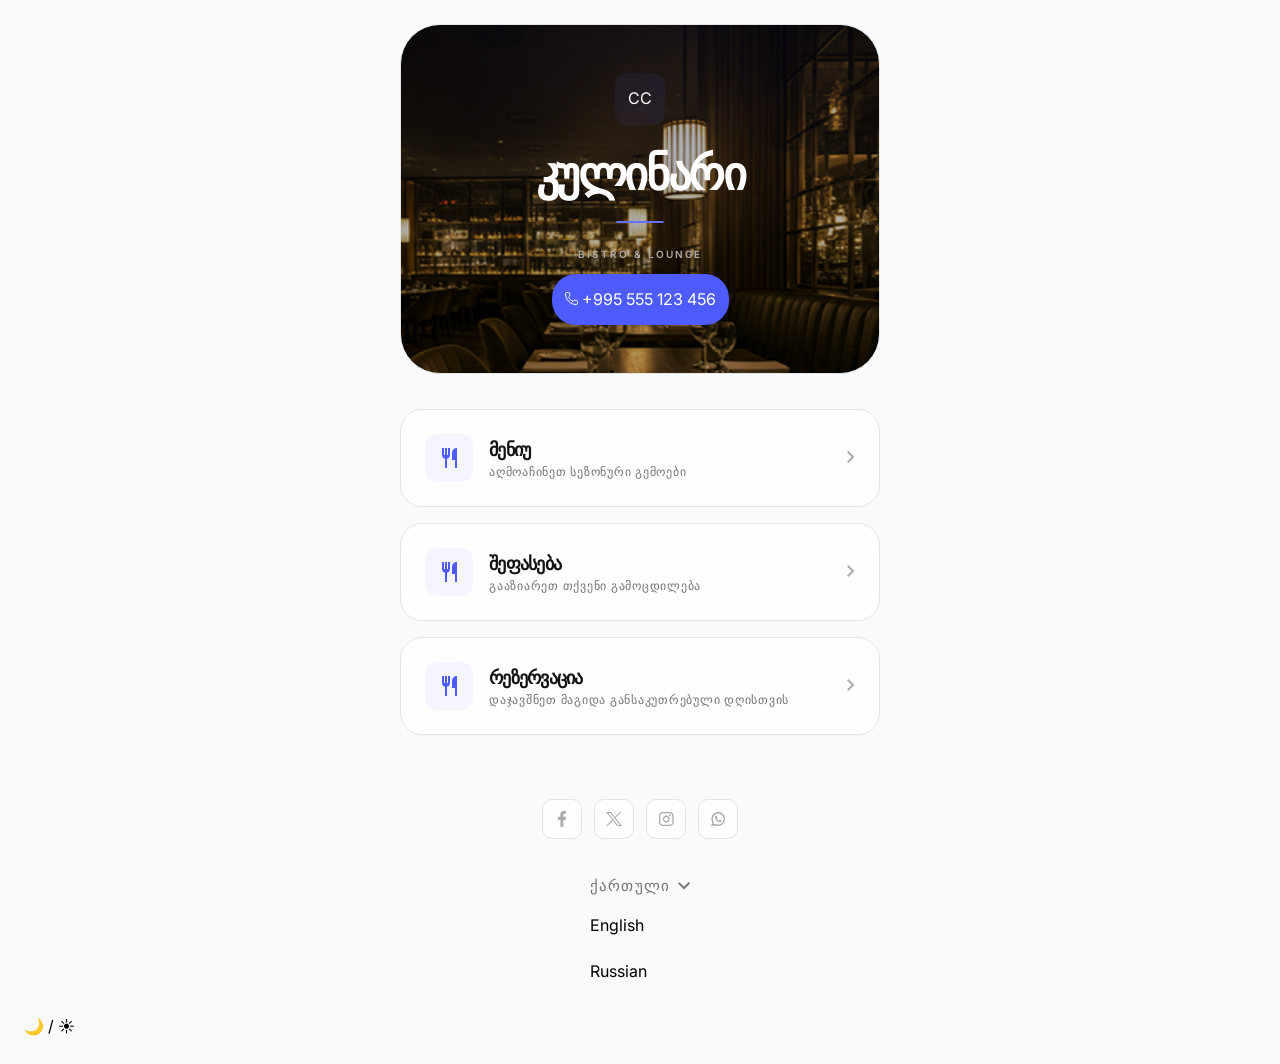
==== index.html @ 5bf5dbe5 "Update header and footer structure; add new SVG icons and improve styles" ====
<!doctype html>
<html lang="ka">
  <head>
    <meta charset="UTF-8" />
    <meta name="viewport" content="width=device-width, initial-scale=1.0" />
    <title>კულინარი | BISTRO & LOUNGE</title>

    <!-- Google Fonts (Inter) -->
    <link rel="preconnect" href="https://fonts.googleapis.com" />
    <link rel="preconnect" href="https://fonts.gstatic.com" crossorigin />
    <link
      href="https://fonts.googleapis.com/css2?family=Inter:wght@400;600;700&display=swap"
      rel="stylesheet" />

    <link rel="stylesheet" href="./styles/styles.css" />
  </head>
  <body data-theme="light">
    <!-- Header / Hero Section -->
    <header class="header box header-bg">
      <div class="ovarlay"></div>
      <div class="brand">
        <div class="logo">CC</div>
        <h1 data-lang="brand_name">კულინარი</h1>
        <hr />
        <p data-lang="brand_desc">BISTRO & LOUNGE</p>
        <a
          href="tel:+995555123456"
          data-lang="phone_label"
          class="btn btn--accent">
          <svg
            width="13"
            height="13"
            viewBox="0 0 13 13"
            fill="none"
            xmlns="http://www.w3.org/2000/svg">
            <path
              d="M7.5992 9.2408C7.72312 9.29771 7.86272 9.31071 7.99502 9.27766C8.12731 9.24462 8.2444 9.16749 8.327 9.059L8.54 8.78C8.65178 8.63097 8.79672 8.51 8.96334 8.42669C9.12997 8.34337 9.31371 8.3 9.5 8.3H11.3C11.6183 8.3 11.9235 8.42643 12.1485 8.65147C12.3736 8.87652 12.5 9.18174 12.5 9.5V11.3C12.5 11.6183 12.3736 11.9235 12.1485 12.1485C11.9235 12.3736 11.6183 12.5 11.3 12.5C8.43566 12.5 5.68864 11.3621 3.66325 9.33675C1.63785 7.31136 0.5 4.56434 0.5 1.7C0.5 1.38174 0.626428 1.07652 0.851472 0.851472C1.07652 0.626428 1.38174 0.5 1.7 0.5H3.5C3.81826 0.5 4.12348 0.626428 4.34853 0.851472C4.57357 1.07652 4.7 1.38174 4.7 1.7V3.5C4.7 3.68629 4.65663 3.87003 4.57331 4.03666C4.49 4.20328 4.36904 4.34822 4.22 4.46L3.9392 4.6706C3.82905 4.75471 3.75141 4.87435 3.71947 5.00921C3.68754 5.14407 3.70327 5.28583 3.764 5.4104C4.58401 7.07592 5.93265 8.42288 7.5992 9.2408Z"
              stroke="white"
              stroke-linecap="round"
              stroke-linejoin="round" />
          </svg>
          +995 555 123 456</a
        >
      </div>
    </header>

    <!-- Main  -->
    <main class="main-content">
      <section class="menu-cards-section">
        <!-- 1. მენიუს ბარათი -->
        <a href="./pages/menu.html" class="nav-card box">
          <div class="card-icon">
            <svg
              width="15"
              height="20"
              viewBox="0 0 15 20"
              fill="none"
              xmlns="http://www.w3.org/2000/svg">
              <path
                d="M3 20V10.85C2.15 10.6167 1.4375 10.15 0.8625 9.45C0.2875 8.75 0 7.93333 0 7V0H2V7H3V0H5V7H6V0H8V7C8 7.93333 7.7125 8.75 7.1375 9.45C6.5625 10.15 5.85 10.6167 5 10.85V20H3ZM13 20V12H10V5C10 3.61667 10.4875 2.4375 11.4625 1.4625C12.4375 0.4875 13.6167 0 15 0V20H13Z"
                fill="#4D5BFF" />
            </svg>
          </div>
          <div class="card-content">
            <h2 data-lang="menu_title">მენიუ</h2>
            <p data-lang="menu_desc">აღმოაჩინეთ სეზონური გემოები</p>
          </div>
          <span class="arrow-icon"
            ><svg
              width="8"
              height="12"
              viewBox="0 0 8 12"
              fill="none"
              xmlns="http://www.w3.org/2000/svg">
              <path
                d="M4.6 6L0 1.4L1.4 0L7.4 6L1.4 12L0 10.6L4.6 6Z"
                fill="#ADAAAA" />
            </svg>
          </span>
        </a>

        <!-- 2. შეფასების ბარათი -->
        <a href="#" target="_blank" class="nav-card box">
          <div class="card-icon">
            <svg
              width="15"
              height="20"
              viewBox="0 0 15 20"
              fill="none"
              xmlns="http://www.w3.org/2000/svg">
              <path
                d="M3 20V10.85C2.15 10.6167 1.4375 10.15 0.8625 9.45C0.2875 8.75 0 7.93333 0 7V0H2V7H3V0H5V7H6V0H8V7C8 7.93333 7.7125 8.75 7.1375 9.45C6.5625 10.15 5.85 10.6167 5 10.85V20H3ZM13 20V12H10V5C10 3.61667 10.4875 2.4375 11.4625 1.4625C12.4375 0.4875 13.6167 0 15 0V20H13Z"
                fill="#4D5BFF" />
            </svg>
          </div>
          <div class="card-content">
            <h2 data-lang="review_title">შეფასება</h2>
            <p data-lang="review_desc">გააზიარეთ თქვენი გამოცდილება</p>
          </div>
          <span class="arrow-icon"
            ><svg
              width="8"
              height="12"
              viewBox="0 0 8 12"
              fill="none"
              xmlns="http://www.w3.org/2000/svg">
              <path
                d="M4.6 6L0 1.4L1.4 0L7.4 6L1.4 12L0 10.6L4.6 6Z"
                fill="#ADAAAA" />
            </svg>
          </span>
        </a>

        <!-- 3. რეზერვაციის ბარათი -->
        <a href="./pages/reservation.html" class="nav-card box">
          <div class="card-icon">
            <svg
              width="15"
              height="20"
              viewBox="0 0 15 20"
              fill="none"
              xmlns="http://www.w3.org/2000/svg">
              <path
                d="M3 20V10.85C2.15 10.6167 1.4375 10.15 0.8625 9.45C0.2875 8.75 0 7.93333 0 7V0H2V7H3V0H5V7H6V0H8V7C8 7.93333 7.7125 8.75 7.1375 9.45C6.5625 10.15 5.85 10.6167 5 10.85V20H3ZM13 20V12H10V5C10 3.61667 10.4875 2.4375 11.4625 1.4625C12.4375 0.4875 13.6167 0 15 0V20H13Z"
                fill="#4D5BFF" />
            </svg>
          </div>
          <div class="card-content">
            <h2 data-lang="reservation_title">რეზერვაცია</h2>
            <p data-lang="reservation_desc">
              დაჯავშნეთ მაგიდა განსაკუთრებული დღისთვის
            </p>
          </div>
          <span class="arrow-icon"
            ><svg
              width="8"
              height="12"
              viewBox="0 0 8 12"
              fill="none"
              xmlns="http://www.w3.org/2000/svg">
              <path
                d="M4.6 6L0 1.4L1.4 0L7.4 6L1.4 12L0 10.6L4.6 6Z"
                fill="#ADAAAA" />
            </svg>
          </span>
        </a>
      </section>
    </main>

    <!-- Footer -->
    <footer class="site-footer">
      <ul class="social-list">
        <li class="social-list__item">
          <a href="#" class="social-list-link box"
            ><img src="./images/soc/fb.svg" alt="facebook icon"
          /></a>
        </li>
        <li class="social-list__item">
          <a href="#" class="social-list-link box"
            ><img src="./images/soc/path.svg" alt="x-icon"
          /></a>
        </li>
        <li class="social-list__item">
          <a href="#" class="social-list-link box"
            ><img src="./images/soc/insta.svg" alt="instagram-icon"
          /></a>
        </li>
        <li class="social-list__item">
          <a href="#" class="social-list-link box"
            ><img src="./images/soc/whatsApp.svg" alt="WhatsApp-icon"
          /></a>
        </li>
      </ul>
      <div class="lang-switcher" id="langSwitcher">
        <button
          class="lang-toggle-btn"
          aria-haspopup="listbox"
          aria-expanded="false"
          aria-label="choose-language">
          <span class="current-lang">ქართული</span>
          <svg
            width="12"
            height="8"
            viewBox="0 0 12 8"
            fill="none"
            xmlns="http://www.w3.org/2000/svg">
            <path
              d="M6.05386 4.6777L10.5748 -1.1449e-05L11.9985 1.37593L6.10156 7.47729L0.00020432 1.58039L1.37615 0.156739L6.05386 4.6777Z"
              fill="currentColor" />
          </svg>
        </button>
        <ul class="lang-list">
          <li class="lang-list-item active" data-lang-value="ka">ქართული</li>
          <li class="lang-list-item" data-lang-value="en">English</li>
          <li class="lang-list-item" data-lang-value="rus">Russian</li>
        </ul>
      </div>
    </footer>
    <div class="controls">
      <button id="theme-toggle" aria-label="Toggle dark and light theme">
        🌙 / ☀️
      </button>
    </div>
    <script src="script.js"></script>
  </body>
</html>
---- styles/styles.css ----
@import url('./variables.css');

*,
*::before,
*::after {
    margin: 0;
    padding: 0;
    box-sizing: border-box;
}

a {
    text-decoration: none;
    color: inherit;
}

ul {
    list-style: none;
}

img,
picture,
video,
canvas {
    display: block;
    max-width: 100%;
}

input,
button,
textarea,
select {
    font: inherit;
    border: none;
    background: none;
    outline: none;
}

select {
    appearance: none;
    -webkit-appearance: none;
    -moz-appearance: none;
}

html {
    font-size: 10px;
    scroll-behavior: smooth;
}

body {
    font-family: var(--font-main, 'Inter', sans-serif);
    background-color: var(--bg-color);
    color: var(--text-color);
    font-size: 1.6rem;
    line-height: 1.6;
    -webkit-font-smoothing: antialiased;
    transition: background-color 0.3s ease, color 0.3s ease;
    padding: 2.4rem;
}

.main-content {
    width: 100%;
    max-width: 480px;
    margin: 0 auto;
}


h2,
h3 {
    font-weight: 700;
    color: var(--text-primary);

}


.box {
    border: 1px solid var(--border-color);
    border-radius: var(--radius-lg);
    background-color: var(--card-bg);
    overflow: hidden;
}

.btn {
    border-radius: var(--radius-md);
    padding: 13px;
    color: var(--text-main);
    text-wrap-mode: nowrap;
}

.btn--accent {
    background-color: var(--accent-color);
}

.header {
    max-width: 480px;
    width: 100%;
    margin: 0 auto;
    padding: 4.8rem 0rem;
    background: url(../images/hero.png) no-repeat;
    background-size: cover;
    position: relative;
    margin-bottom: 3.5rem;
}


.brand {
    margin: 0 auto;
    text-align: center;
    display: flex;
    flex-direction: column;
    justify-content: center;
    align-items: center;
    position: relative;
    z-index: 999;
}

.ovarlay {
    position: absolute;
    width: 100%;
    height: 100%;
    z-index: 99;
    top: 0;
    left: 0;
    background: radial-gradient(135.62% 107.58% at 50% 0%, rgba(86, 83, 233, 0.08) 0%, rgba(86, 83, 233, 0) 70%);

}

.logo {
    background-color: #4D5BFF14;
    border-radius: 12px;
    color: var(--text-main);
    padding: 13px;
    margin-bottom: 2.4rem;
}

.brand h1 {
    color: var(--text-main);
    font-size: 4.6rem;
    font-weight: 900;
    line-height: 4.8rem;
    letter-spacing: -2.4px;
    text-transform: uppercase;
    margin-bottom: 2.4rem;
}

.brand hr {
    width: 48px;
    border: 1.5px solid var(--text-accent);
    margin-bottom: 24px;
    border-radius: 9999px;
}

.brand p {
    font-family: var(--font-main);
    font-weight: 600;
    font-size: 1rem;
    line-height: 1.5rem;
    letter-spacing: 2px;
    text-transform: uppercase;
    margin-bottom: 1.2rem;
    color: #ADAAAA;
}

/*main  */
.menu-cards-section {
    display: flex;
    flex-direction: column;
    justify-content: space-between;
    align-items: center;
    gap: 1.6rem;
    margin-bottom: 3.2rem;
}

.nav-card {
    padding: 2.4rem;
    width: 100%;
    display: flex;
    align-items: center;
    justify-content: space-between;
    gap: 16px;
    border-radius: 22px;

    box-shadow: 0px 1px 2px 0px #00000005;


}

.card-icon {
    background-color: #4D5BFF0D;
    border-radius: 12px;
    padding: 1.4rem 1.65rem;
    display: flex;
}

.card-icon svg {
    width: 15px;
    height: 20px;

}

.card-content {
    flex: 1;
}

.card-content h2 {
    font-family: var(--font-main);
    font-weight: 700;
    font-size: 1.8rem;
    line-height: 2.8rem;
    letter-spacing: -0.75px;
    color: var(--text-primary);
}

.card-content p {
    font-family: var(--font-main);
    font-weight: 400;
    font-size: 1.2rem;
    line-height: 1.6rem;
    letter-spacing: 0.75px;
    color: var(--text-secondary);
}

/* footer */
.site-footer {
    padding-top: 3.2rem;
    display: flex;
    flex-direction: column;
    justify-content: center;
    align-items: center;
}

.social-list {
    display: flex;
    align-items: center;
    justify-content: center;
    gap: 1.2rem;
    margin-bottom: 2.9rem;
}

.social-list__item a {
    width: 40px;
    height: 40px;
    display: flex;
    align-items: center;
    justify-content: center;
    border-radius: 10px;

}

.lang-toggle-btn {
    display: flex;
    align-items: center;
    justify-content: center;
    gap: 8px;
    background: transparent;
    cursor: pointer;
    padding: 10px 15px;
    font-family: inherit;

}

.current-lang {
    font-weight: 400;
    font-size: 1.5rem;
    line-height: 1.5rem;
    letter-spacing: 1.2px;
    color: var(--text-secondary);
    text-transform: uppercase;
}

.lang-toggle-btn path {
    fill: var(--text-secondary);
}

.lang-list {
    padding: 10px 15px;


}
.lang-list-item{
    margin-bottom: 2rem;
}

.lang-list .active {
    display: none;
}
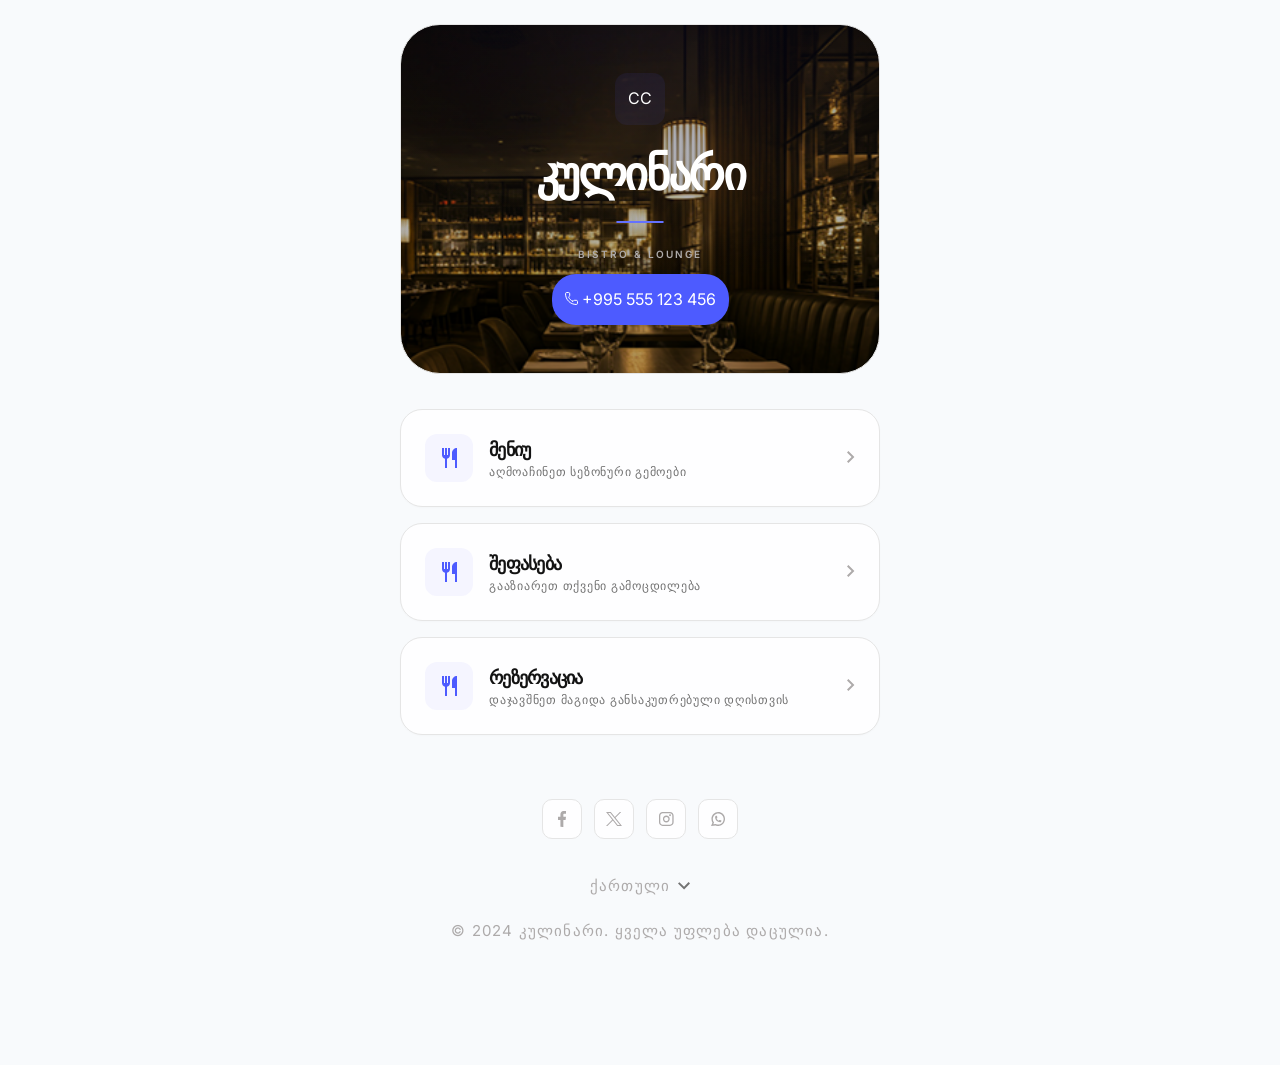
==== commit 3707f82b: "Enhance language switcher accessibility; update translations and footer styles" ====
--- a/index.html
+++ b/index.html
@@ -176,8 +176,9 @@
           class="lang-toggle-btn"
           aria-haspopup="listbox"
           aria-expanded="false"
-          aria-label="choose-language">
-          <span class="current-lang">ქართული</span>
+          aria-label="Choose language"
+          title="Choose language">
+          <span class="current-lang" data-lang="ka">ქართული</span>
           <svg
             width="12"
             height="8"
@@ -189,18 +190,21 @@
               fill="currentColor" />
           </svg>
         </button>
-        <ul class="lang-list">
-          <li class="lang-list-item active" data-lang-value="ka">ქართული</li>
-          <li class="lang-list-item" data-lang-value="en">English</li>
-          <li class="lang-list-item" data-lang-value="rus">Russian</li>
+        <ul class="lang-list" role="list">
+          <li class="lang-list-item active" data-lang="ka">ქართული</li>
+          <li class="lang-list-item" data-lang="en">English</li>
+          <li class="lang-list-item" data-lang="ru">Русский</li>
         </ul>
       </div>
+      <p class="copyright" data-lang="copyright">
+        © 2024 კულინარი. ყველა უფლება დაცულია.
+      </p>
     </footer>
-    <div class="controls">
+    <!-- <div class="controls">
       <button id="theme-toggle" aria-label="Toggle dark and light theme">
         🌙 / ☀️
       </button>
-    </div>
+    </div> -->
     <script src="script.js"></script>
   </body>
 </html>
--- a/styles/styles.css
+++ b/styles/styles.css
@@ -221,11 +221,19 @@
 
 /* footer */
 .site-footer {
-    padding-top: 3.2rem;
+    padding: 3.2rem 0 4.8rem;
+    margin-bottom: 5.5rem;
     display: flex;
     flex-direction: column;
     justify-content: center;
     align-items: center;
+    /* fonts */
+    font-weight: 400;
+    font-size: 1.5rem;
+    line-height: 1.5rem;
+    letter-spacing: 1.2px;
+    color: var(--footer-text-color);
+    text-transform: uppercase;
 }
 
 .social-list {
@@ -233,7 +241,7 @@
     align-items: center;
     justify-content: center;
     gap: 1.2rem;
-    margin-bottom: 2.9rem;
+    margin-bottom: 2rem;
 }
 
 .social-list__item a {
@@ -244,6 +252,12 @@
     justify-content: center;
     border-radius: 10px;
 
+}
+
+/* lang switcher */
+.lang-switcher {
+    padding: 9px 11px;
+    margin-bottom: 11px;
 }
 
 .lang-toggle-btn {
@@ -263,7 +277,7 @@
     font-size: 1.5rem;
     line-height: 1.5rem;
     letter-spacing: 1.2px;
-    color: var(--text-secondary);
+    color: var(--footer-text-color);
     text-transform: uppercase;
 }
 
@@ -276,10 +290,35 @@
 
 
 }
-.lang-list-item{
+
+.lang-list-item {
     margin-bottom: 2rem;
+
+    cursor: pointer;
+}
+
+.lang-list-item::after {
+    width: 0%;
+    height: 1px;
+    background-color: var(--accent-color);
+    display: block;
+    content: "";
+    transition: width 0.3s ease;
+}
+
+.lang-list-item:hover::after {
+    width: 50%;
 }
 
 .lang-list .active {
     display: none;
+}
+
+.lang-list {
+    display: none;
+
+}
+
+.copyright {
+    /* color: var(--text-secondary); */
 }
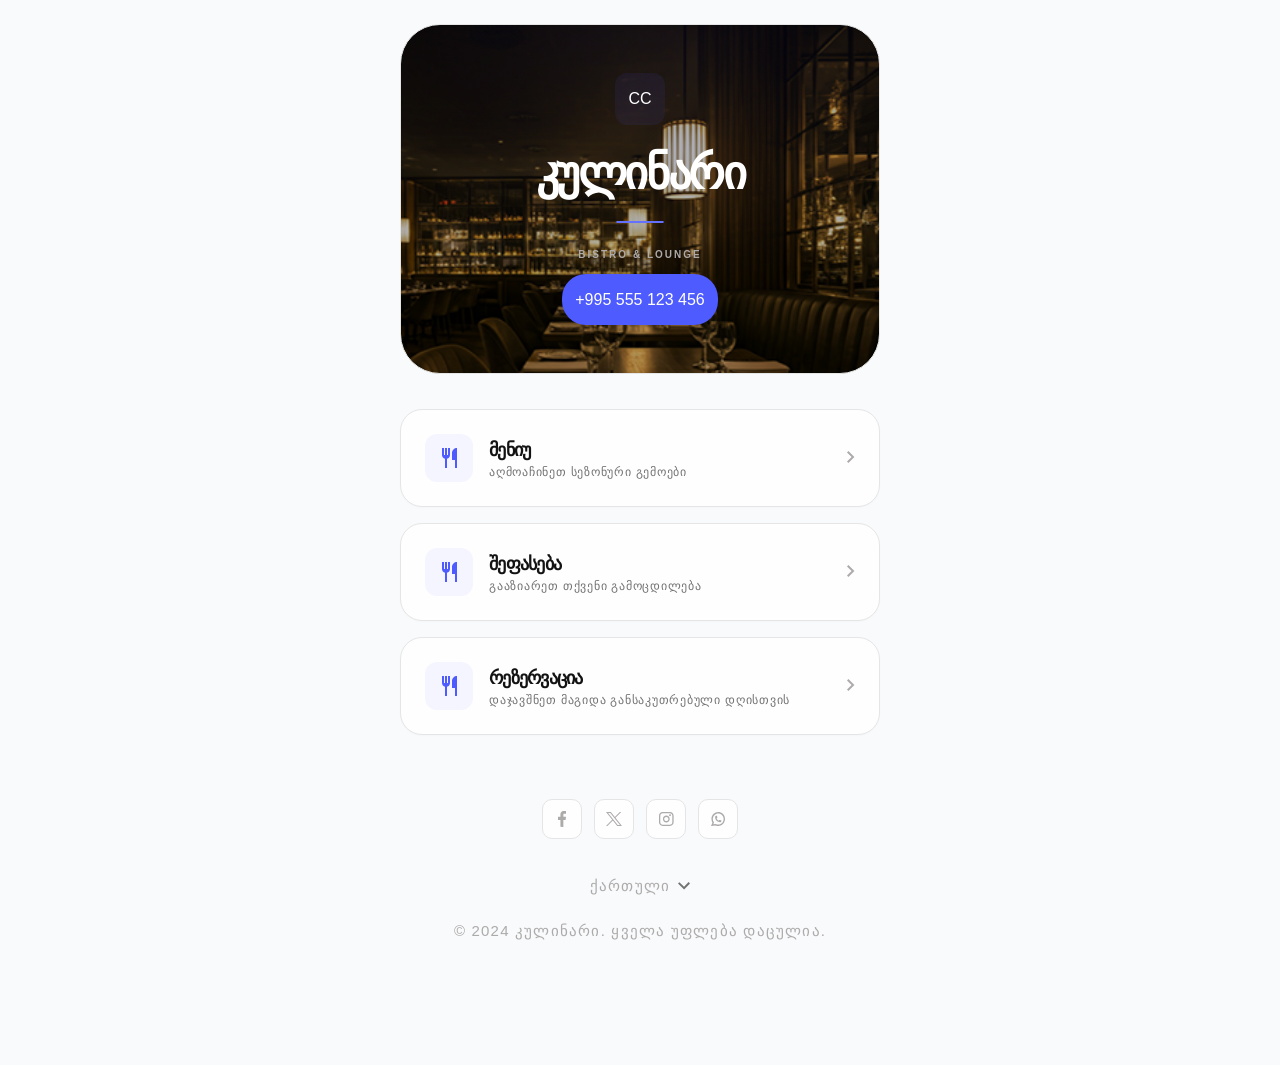
==== commit efe8c59f: "Refactor language switcher functionality; update translations and improve accessibility" ====
--- a/index.html
+++ b/index.html
@@ -126,7 +126,7 @@
             </svg>
           </div>
           <div class="card-content">
-            <h2 data-lang="reservation_title">რეზერვაცია</h2>
+            <h2 data-lang="reservation">რეზერვაცია</h2>
             <p data-lang="reservation_desc">
               დაჯავშნეთ მაგიდა განსაკუთრებული დღისთვის
             </p>
@@ -171,14 +171,14 @@
           /></a>
         </li>
       </ul>
-      <div class="lang-switcher" id="langSwitcher">
+      <div class="lang-switcher open" id="langSwitcher">
         <button
           class="lang-toggle-btn"
           aria-haspopup="listbox"
           aria-expanded="false"
           aria-label="Choose language"
           title="Choose language">
-          <span class="current-lang" data-lang="ka">ქართული</span>
+          <span class="current-lang" data-lang="lang">ქართული</span>
           <svg
             width="12"
             height="8"
@@ -191,7 +191,7 @@
           </svg>
         </button>
         <ul class="lang-list" role="list">
-          <li class="lang-list-item active" data-lang="ka">ქართული</li>
+          <li class="lang-list-item" data-lang="ka">ქართული</li>
           <li class="lang-list-item" data-lang="en">English</li>
           <li class="lang-list-item" data-lang="ru">Русский</li>
         </ul>
@@ -205,6 +205,6 @@
         🌙 / ☀️
       </button>
     </div> -->
-    <script src="script.js"></script>
+    <script type="module" src="./script/lang-sweacher.js"></script>
   </body>
 </html>
--- a/styles/styles.css
+++ b/styles/styles.css
@@ -47,7 +47,7 @@
 }
 
 body {
-    font-family: var(--font-main, 'Inter', sans-serif);
+    font-family: var(--font-main, sans-serif);
     background-color: var(--bg-color);
     color: var(--text-color);
     font-size: 1.6rem;
@@ -77,6 +77,11 @@
     border-radius: var(--radius-lg);
     background-color: var(--card-bg);
     overflow: hidden;
+    transition: all 0.3s ease-in-out;
+}
+
+.box:hover {
+    box-shadow: 1px 2px 10px #13304e;
 }
 
 .btn {
@@ -234,6 +239,7 @@
     letter-spacing: 1.2px;
     color: var(--footer-text-color);
     text-transform: uppercase;
+    text-align: center;
 }
 
 .social-list {
@@ -287,7 +293,7 @@
 
 .lang-list {
     padding: 10px 15px;
-
+    display: none;
 
 }
 
@@ -310,13 +316,13 @@
     width: 50%;
 }
 
+/* rodesac ena arCeuli */
 .lang-list .active {
     display: none;
 }
 
-.lang-list {
-    display: none;
-
+.lang-list.open {
+    display: block;
 }
 
 .copyright {
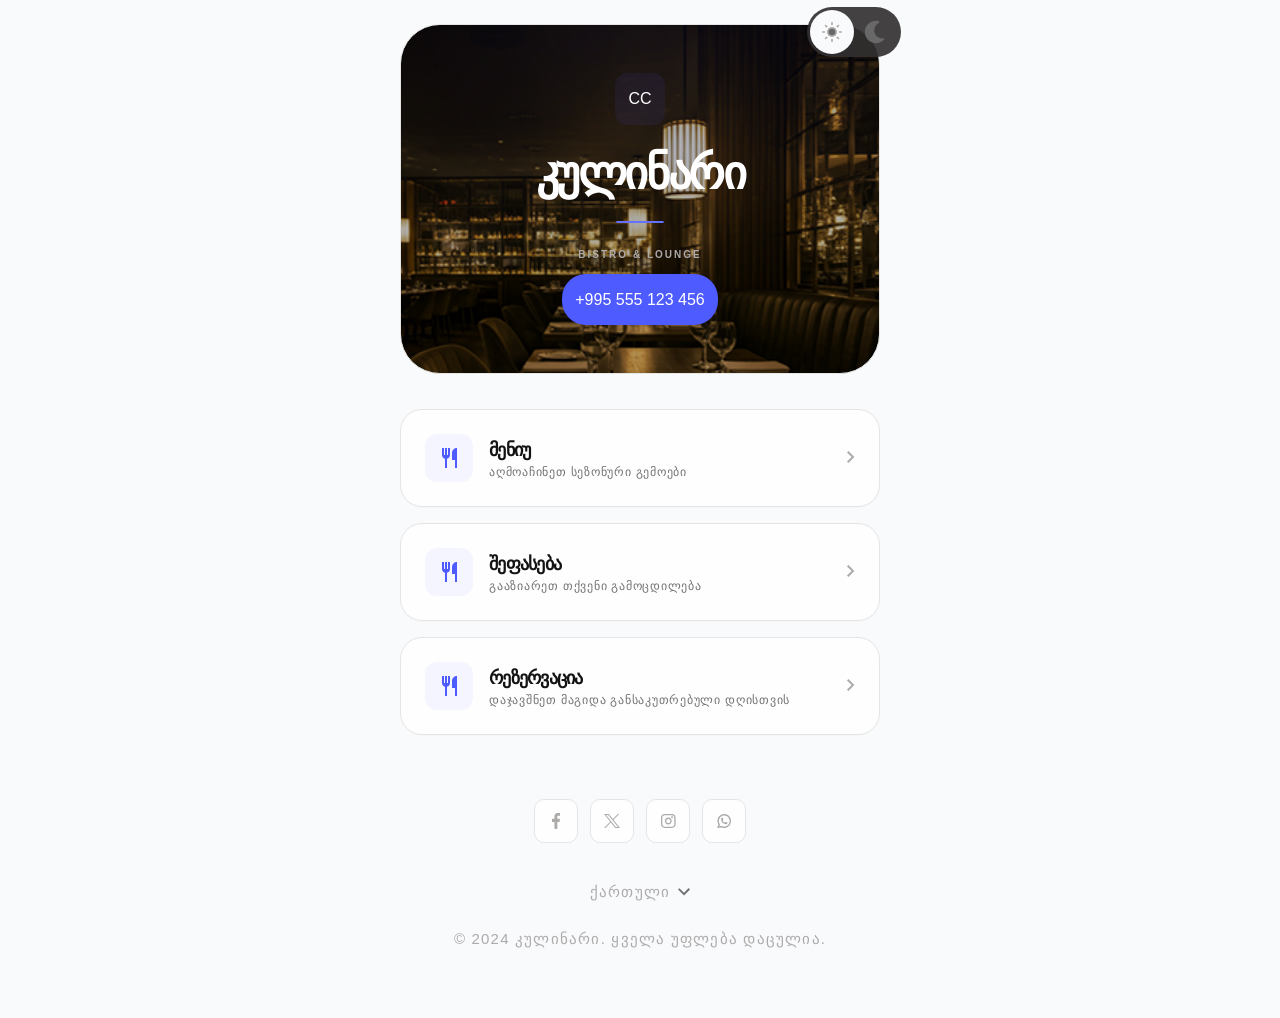
==== commit ad086b78: "Add dark/light theme toggle and improve language switcher functionality; enhance styles and accessib" ====
--- a/index.html
+++ b/index.html
@@ -16,8 +16,41 @@
   </head>
   <body data-theme="light">
     <!-- Header / Hero Section -->
-    <header class="header box header-bg">
-      <div class="ovarlay"></div>
+    <header class="header box">
+      <div class="dark-light-mode">
+        <button
+          id="theme-light"
+          class="active-theme"
+          aria-label="Toggle light theme">
+          <svg
+            class="theme-icon"
+            width="20"
+            height="20"
+            viewBox="0 0 24 24"
+            fill="none"
+            stroke="currentColor"
+            stroke-width="2"
+            stroke-linecap="round"
+            stroke-linejoin="round">
+            <circle cx="12" cy="12" r="5"></circle>
+            <line x1="12" y1="1" x2="12" y2="3"></line>
+            <line x1="12" y1="21" x2="12" y2="23"></line>
+            <line x1="4.22" y1="4.22" x2="5.64" y2="5.64"></line>
+            <line x1="18.36" y1="18.36" x2="19.78" y2="19.78"></line>
+            <line x1="1" y1="12" x2="3" y2="12"></line>
+            <line x1="21" y1="12" x2="23" y2="12"></line>
+            <line x1="4.22" y1="19.78" x2="5.64" y2="18.36"></line>
+            <line x1="18.36" y1="5.64" x2="19.78" y2="4.22"></line>
+          </svg>
+        </button>
+        <button id="theme-dark" aria-label="Toggle dark theme">
+          <svg xmlns="http://www.w3.org/2000/svg" viewBox="0 0 640 640">
+            <path
+              d="M320 64C178.6 64 64 178.6 64 320C64 461.4 178.6 576 320 576C388.8 576 451.3 548.8 497.3 504.6C504.6 497.6 506.7 486.7 502.6 477.5C498.5 468.3 488.9 462.6 478.8 463.4C473.9 463.8 469 464 464 464C362.4 464 280 381.6 280 280C280 207.9 321.5 145.4 382.1 115.2C391.2 110.7 396.4 100.9 395.2 90.8C394 80.7 386.6 72.5 376.7 70.3C358.4 66.2 339.4 64 320 64z" />
+          </svg>
+        </button>
+      </div>
+      <div class="header-ovarlay"></div>
       <div class="brand">
         <div class="logo">CC</div>
         <h1 data-lang="brand_name">კულინარი</h1>
@@ -171,7 +204,9 @@
           /></a>
         </li>
       </ul>
-      <div class="lang-switcher open" id="langSwitcher">
+      <div id="overlay" class=""></div>
+
+      <div class="lang-switcher" id="langSwitcher">
         <button
           class="lang-toggle-btn"
           aria-haspopup="listbox"
@@ -190,6 +225,7 @@
               fill="currentColor" />
           </svg>
         </button>
+
         <ul class="lang-list" role="list">
           <li class="lang-list-item" data-lang="ka">ქართული</li>
           <li class="lang-list-item" data-lang="en">English</li>
--- a/styles/styles.css
+++ b/styles/styles.css
@@ -104,6 +104,7 @@
     background-size: cover;
     position: relative;
     margin-bottom: 3.5rem;
+    overflow: visible;
 }
 
 
@@ -118,7 +119,7 @@
     z-index: 999;
 }
 
-.ovarlay {
+.header-ovarlay {
     position: absolute;
     width: 100%;
     height: 100%;
@@ -126,7 +127,7 @@
     top: 0;
     left: 0;
     background: radial-gradient(135.62% 107.58% at 50% 0%, rgba(86, 83, 233, 0.08) 0%, rgba(86, 83, 233, 0) 70%);
-
+    border-radius: var(--radius-lg);
 }
 
 .logo {
@@ -165,6 +166,47 @@
     color: #ADAAAA;
 }
 
+/* dark light  */
+
+.dark-light-mode {
+    background: var(--dark-light);
+    height: 50px;
+    width: 94px;
+    border-radius: 100px;
+    display: flex;
+    align-items: stretch;
+    justify-content: space-between;
+    padding: 3px;
+    position: absolute;
+    top: -18px;
+    right: -22px;
+    z-index: 999;
+}
+
+.dark-light-mode svg {
+    width: 36px;
+    fill: #696868;
+}
+
+.dark-light-mode button {
+    border-radius: 100%;
+    width: 44px;
+    height: 44px;
+    border: none;
+    cursor: pointer;
+    color: #ADAAAA;
+    display: flex;
+    align-items: center;
+    justify-content: center;
+    padding: 8px;
+    transition: color 0.3s ease, transform 0.2s ease;
+}
+
+.active-theme {
+    background-color: var(--bg-color);
+
+}
+
 /*main  */
 .menu-cards-section {
     display: flex;
@@ -240,6 +282,9 @@
     color: var(--footer-text-color);
     text-transform: uppercase;
     text-align: center;
+    max-width: 480px;
+    width: 100%;
+    margin: 0 auto;
 }
 
 .social-list {
@@ -251,8 +296,8 @@
 }
 
 .social-list__item a {
-    width: 40px;
-    height: 40px;
+    width: 44px;
+    height: 44px;
     display: flex;
     align-items: center;
     justify-content: center;
@@ -262,8 +307,11 @@
 
 /* lang switcher */
 .lang-switcher {
-    padding: 9px 11px;
+    position: relative;
+    background-color: var(--bg-color);
+    padding: 11px 20px;
     margin-bottom: 11px;
+    border-radius: 12px 12px 0 0;
 }
 
 .lang-toggle-btn {
@@ -273,7 +321,7 @@
     gap: 8px;
     background: transparent;
     cursor: pointer;
-    padding: 10px 15px;
+    padding: 10px 0;
     font-family: inherit;
 
 }
@@ -292,15 +340,22 @@
 }
 
 .lang-list {
-    padding: 10px 15px;
+
+    width: 100%;
+    padding: 10px 20px;
     display: none;
+    flex-direction: column;
+    align-items: flex-start;
+    box-shadow: 10px 11px 10px -10px rgba(0, 0, 0, 0.5);
+    border-radius: 0 0 12px 12px;
+    text-align: start;
 
 }
 
 .lang-list-item {
-    margin-bottom: 2rem;
-
     cursor: pointer;
+    height: 44px;
+    width: 100%;
 }
 
 .lang-list-item::after {
@@ -322,7 +377,21 @@
 }
 
 .lang-list.open {
-    display: block;
+    display: flex;
+    position: absolute;
+    top: 100%;
+    left: 0;
+    background-color: var(--bg-color);
+
+}
+
+.overlay {
+    background: #97969654;
+    position: fixed;
+    top: 0;
+    left: 0;
+    right: 0;
+    bottom: 0;
 }
 
 .copyright {
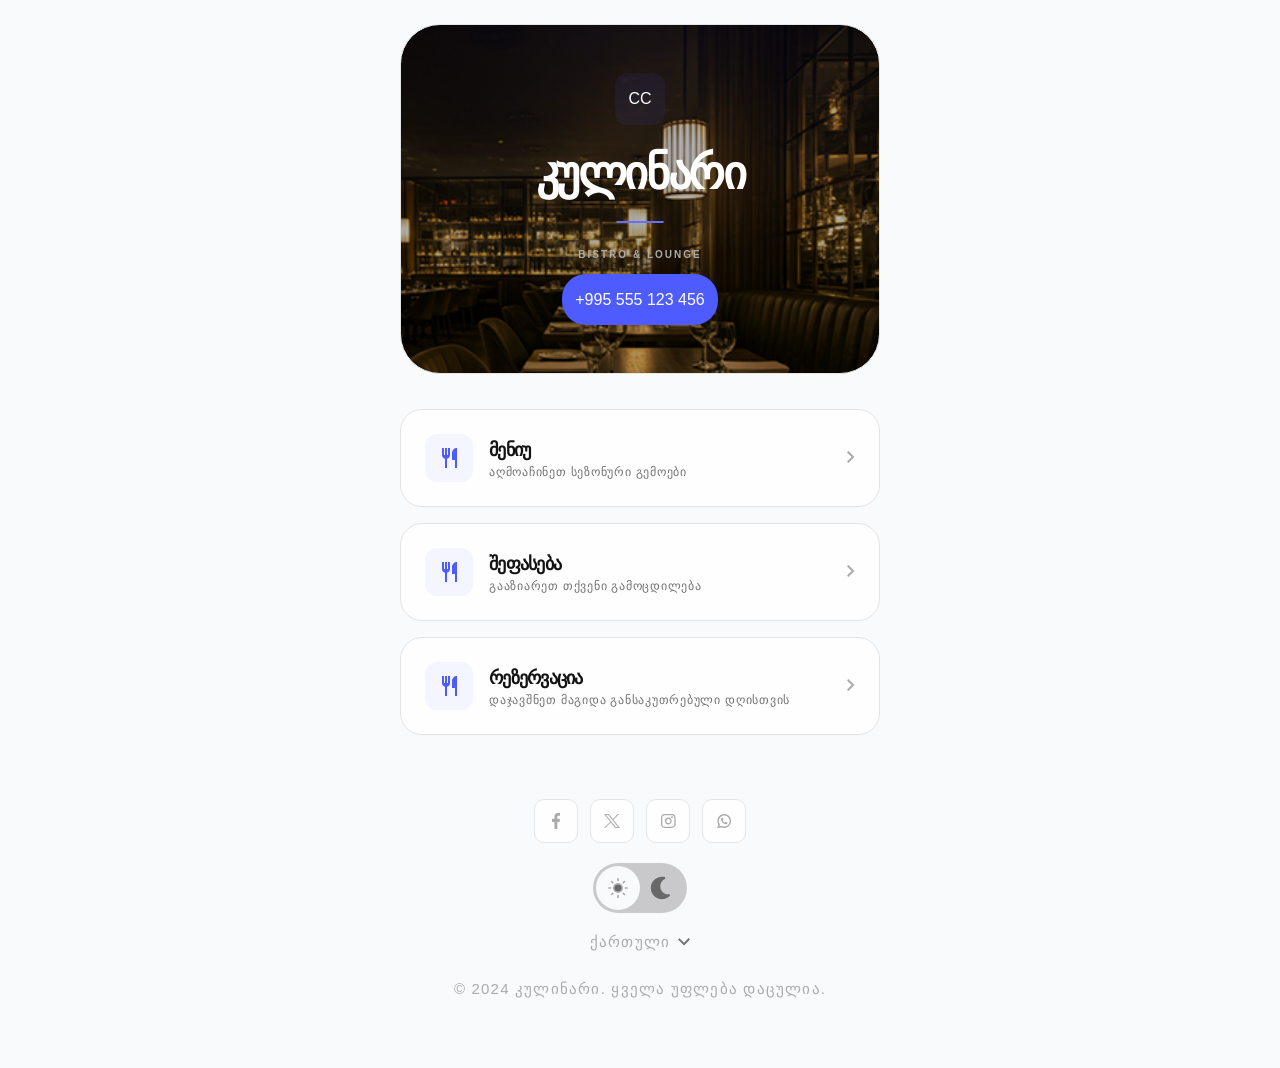
==== commit aa6def4c: "Refactor dark/light theme toggle; update button structure and styles for improved functionality" ====
--- a/index.html
+++ b/index.html
@@ -17,39 +17,6 @@
   <body data-theme="light">
     <!-- Header / Hero Section -->
     <header class="header box">
-      <div class="dark-light-mode">
-        <button
-          id="theme-light"
-          class="active-theme"
-          aria-label="Toggle light theme">
-          <svg
-            class="theme-icon"
-            width="20"
-            height="20"
-            viewBox="0 0 24 24"
-            fill="none"
-            stroke="currentColor"
-            stroke-width="2"
-            stroke-linecap="round"
-            stroke-linejoin="round">
-            <circle cx="12" cy="12" r="5"></circle>
-            <line x1="12" y1="1" x2="12" y2="3"></line>
-            <line x1="12" y1="21" x2="12" y2="23"></line>
-            <line x1="4.22" y1="4.22" x2="5.64" y2="5.64"></line>
-            <line x1="18.36" y1="18.36" x2="19.78" y2="19.78"></line>
-            <line x1="1" y1="12" x2="3" y2="12"></line>
-            <line x1="21" y1="12" x2="23" y2="12"></line>
-            <line x1="4.22" y1="19.78" x2="5.64" y2="18.36"></line>
-            <line x1="18.36" y1="5.64" x2="19.78" y2="4.22"></line>
-          </svg>
-        </button>
-        <button id="theme-dark" aria-label="Toggle dark theme">
-          <svg xmlns="http://www.w3.org/2000/svg" viewBox="0 0 640 640">
-            <path
-              d="M320 64C178.6 64 64 178.6 64 320C64 461.4 178.6 576 320 576C388.8 576 451.3 548.8 497.3 504.6C504.6 497.6 506.7 486.7 502.6 477.5C498.5 468.3 488.9 462.6 478.8 463.4C473.9 463.8 469 464 464 464C362.4 464 280 381.6 280 280C280 207.9 321.5 145.4 382.1 115.2C391.2 110.7 396.4 100.9 395.2 90.8C394 80.7 386.6 72.5 376.7 70.3C358.4 66.2 339.4 64 320 64z" />
-          </svg>
-        </button>
-      </div>
       <div class="header-ovarlay"></div>
       <div class="brand">
         <div class="logo">CC</div>
@@ -204,6 +171,42 @@
           /></a>
         </li>
       </ul>
+      <div class="dark-light-mode" id="theme">
+        <button
+          id="theme-light"
+          class="active-theme theme-btn"
+          aria-label="Toggle light theme">
+          <svg
+            class="theme-icon"
+            width="20"
+            height="20"
+            viewBox="0 0 24 24"
+            fill="none"
+            stroke="currentColor"
+            stroke-width="2"
+            stroke-linecap="round"
+            stroke-linejoin="round">
+            <circle cx="12" cy="12" r="5"></circle>
+            <line x1="12" y1="1" x2="12" y2="3"></line>
+            <line x1="12" y1="21" x2="12" y2="23"></line>
+            <line x1="4.22" y1="4.22" x2="5.64" y2="5.64"></line>
+            <line x1="18.36" y1="18.36" x2="19.78" y2="19.78"></line>
+            <line x1="1" y1="12" x2="3" y2="12"></line>
+            <line x1="21" y1="12" x2="23" y2="12"></line>
+            <line x1="4.22" y1="19.78" x2="5.64" y2="18.36"></line>
+            <line x1="18.36" y1="5.64" x2="19.78" y2="4.22"></line>
+          </svg>
+        </button>
+        <button
+          id="theme-dark"
+          class="theme-btn"
+          aria-label="Toggle dark theme">
+          <svg xmlns="http://www.w3.org/2000/svg" viewBox="0 0 640 640">
+            <path
+              d="M320 64C178.6 64 64 178.6 64 320C64 461.4 178.6 576 320 576C388.8 576 451.3 548.8 497.3 504.6C504.6 497.6 506.7 486.7 502.6 477.5C498.5 468.3 488.9 462.6 478.8 463.4C473.9 463.8 469 464 464 464C362.4 464 280 381.6 280 280C280 207.9 321.5 145.4 382.1 115.2C391.2 110.7 396.4 100.9 395.2 90.8C394 80.7 386.6 72.5 376.7 70.3C358.4 66.2 339.4 64 320 64z" />
+          </svg>
+        </button>
+      </div>
       <div id="overlay" class=""></div>
 
       <div class="lang-switcher" id="langSwitcher">
@@ -236,11 +239,8 @@
         © 2024 კულინარი. ყველა უფლება დაცულია.
       </p>
     </footer>
-    <!-- <div class="controls">
-      <button id="theme-toggle" aria-label="Toggle dark and light theme">
-        🌙 / ☀️
-      </button>
-    </div> -->
+
     <script type="module" src="./script/lang-sweacher.js"></script>
+    <script type="module" src="./script/dark-light.js"></script>
   </body>
 </html>
--- a/styles/styles.css
+++ b/styles/styles.css
@@ -169,7 +169,7 @@
 /* dark light  */
 
 .dark-light-mode {
-    background: var(--dark-light);
+    background: #3230303d;
     height: 50px;
     width: 94px;
     border-radius: 100px;
@@ -177,10 +177,7 @@
     align-items: stretch;
     justify-content: space-between;
     padding: 3px;
-    position: absolute;
-    top: -18px;
-    right: -22px;
-    z-index: 999;
+
 }
 
 .dark-light-mode svg {
